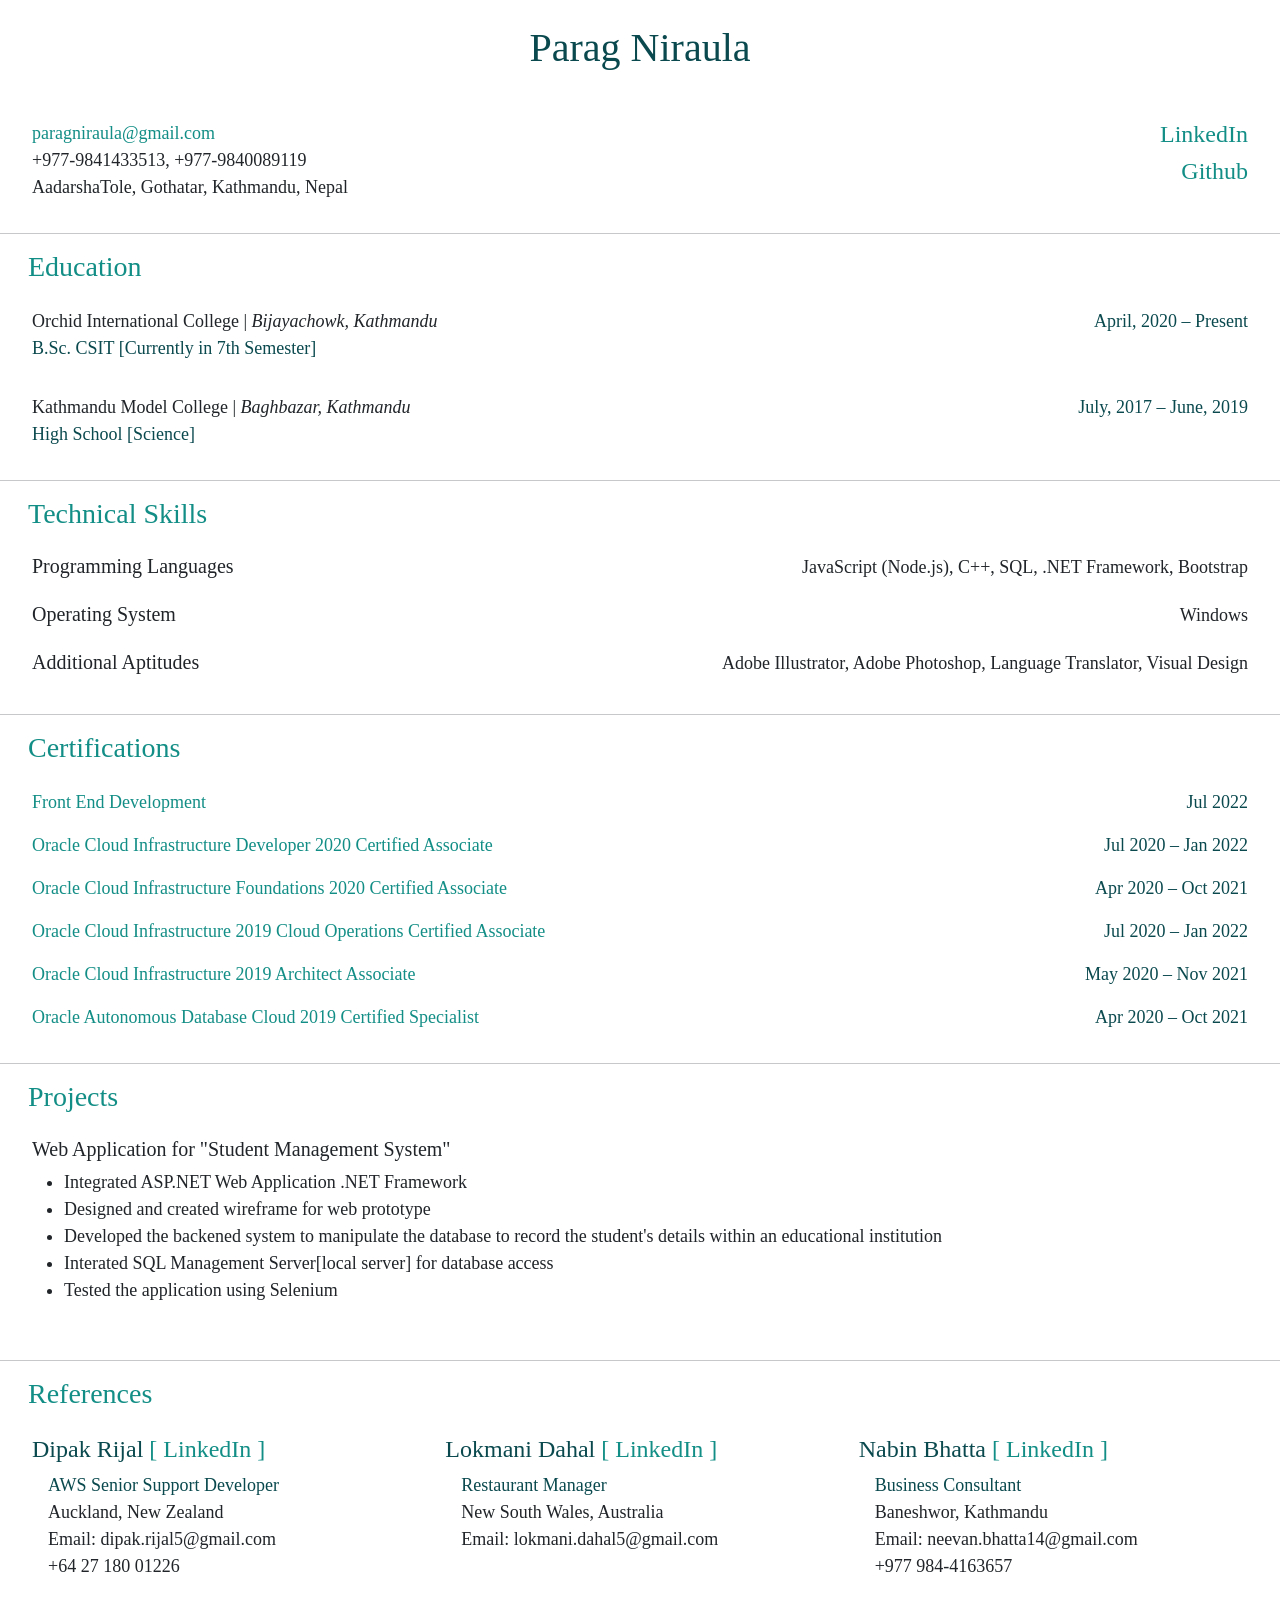
==== about_me.html @ 109a31ce "Add files via upload" ====
<!doctype html>
<html lang="en">
    <head>
        <meta charset="utf-8">
        <meta name="viewport" content="width=device-width, initial-scale=1">
        <title>Parag Niraula</title>
        <link
            href="https://cdn.jsdelivr.net/npm/bootstrap@5.3.3/dist/css/bootstrap.min.css"
            rel="stylesheet"
            integrity="sha384-QWTKZyjpPEjISv5WaRU9OFeRpok6YctnYmDr5pNlyT2bRjXh0JMhjY6hW+ALEwIH"
            crossorigin="anonymous"
        >
        <link rel="stylesheet" href="main_.css">
        <link rel="stylesheet" href="icon/bootstrap-icons.css">
    </head>
    <body>
        <!-- Page wrapper start -->
        <div class="page-wrapper ">
            <div class=" p-2 m-3">
                <div class="name text-center">
                    <h1>
                        Parag Niraula
                    </h1>
                </div>
            </div>
            <!-- Information starts-->
            <div id="info" class="row m-3">
                <div class="col-lg-9 col-sm-9 p-3">
                    <p>
                        <a href="mailto: paragniraula@gmail.com">paragniraula@gmail.com</a>
                    </p>
                    <!-- <p> DOB: 20/07/2002</p> -->
                    <p>+977-9841433513, +977-9840089119</p>
                    <p>
                        <!-- Kageshwari Manohara Municipality, Ward No. 8,  -->
                        AadarshaTole, Gothatar, Kathmandu, Nepal
                    </p>
                </div>
                <div class="col-lg-3 col-sm p-3 text-end">
                    <div class="linkedin_link">
                        <h4>
                            <a href="https://www.linkedin.com/in/parag-niraula-5002991a3/" target="_blank">
                                <i class="bi bi-linkedin "></i>
                                LinkedIn
                            </a>
                        </h4>
                    </div>
                    <div class="github_link">
                        <h4>
                            <a href="https://github.com/Niterg" target="_blank">
                                <i class="bi bi-github "></i>
                                <span>Github</span>
                            </a>
                        </h4>
                    </div>
                </div>
            </div>
            <!-- Information ends -->
            <hr>
            <!-- Education Info starts -->
            <div id="Education" class="row m-3">
                <h3>
                    <a href="#Education">
                        <i class="bi bi-mortarboard "></i>
                        Education
                    </a>
                </h3>
                <div class="col p-3">
                    <div class="row g-3">
                        <div class="col-lg-6 col-md edu_name">
                            Orchid International College |
                            <i>    Bijayachowk, Kathmandu</i>
                        </div>
                        <div class="col-lg-6 col-md duration text-end">
                            April, 2020 – Present
                        </div>
                    </div>
                    <div class="location"></div>
                    <div class="level">
                        <p>B.Sc. CSIT [Currently in 7th Semester]</p>
                    </div>
                    <div class="row mt-3 g-3">
                        <div class="col-lg-6 col-md edu_name">
                            Kathmandu Model College |
                            <i>Baghbazar, Kathmandu</i>
                        </div>
                        <div class="col-lg-6 col-md duration text-end">
                            July, 2017 – June, 2019
                        </div>
                    </div>
                    <div class="level">
                        <p>High School [Science]</p>
                    </div>
                </div>
            </div>
            <!-- Education Info Ends -->
            <hr>
            <!-- Technical Skill Info Starts -->
            <div id="Technical_Skills" class="row m-3">
                <h3>
                    <a href="#Technical_Skills">
                        <i class="bi bi-gear-wide-connected "></i>
                        Technical Skills
                    </a>
                </h3>
                <div class="col p-3">
                    <!--  -->
                    <div class="row mb-3 g-3">
                        <div class="col-lg-6 col-md edu_name">
                            <h5>Programming Languages</h5>
                        </div>
                        <div class="col-lg-6 col-md text-end">
                            JavaScript (Node.js), C++, SQL, .NET Framework, Bootstrap
                        </div>
                    </div>
                    <!--  -->
                    <div class="row mb-3 g-3">
                        <div class="col-lg-6 col-md edu_name">
                            <h5>Operating System</h5>
                        </div>
                        <div class="col-lg-6 col-md text-end">
                            Windows
                        </div>
                    </div>
                    <!--  -->
                    <div class="row g-3">
                        <div class="col-lg-6 col-md edu_name">
                            <h5>Additional Aptitudes</h5>
                        </div>
                        <div class="col-lg-6 col-md text-end">
                            Adobe Illustrator, Adobe Photoshop, Language Translator, Visual Design
                        </div>
                    </div>
                </div>
            </div>
            <!-- Technical Skill Info Ends -->
            <hr>
            <!-- Certification Info starts -->
            <div id="Certification" class="row m-3">
                <h3>
                    <a href="#Certification">
                        <i class="bi bi-award "></i>
                        Certifications
                    </a>
                </h3>
                <div class="col p-3">
                    <div class="row ">
                        <!--  -->
                        <div class="col-lg-6 col-lg edu_name">
                            <a href="#Certification"> Front End Development</a>
                        </div>
                        <div class="col-lg-6 col-lg mb-3 duration text-end">
                            Jul 2022
                        </div>
                        <!--  -->
                        <div class="col-lg-6 col-lg edu_name">
                            <a target="_blank" href="https://www.credly.com/badges/b659d139-4f84-4749-af73-40a2f4944da5?source=linked_in_profile">
                                Oracle Cloud Infrastructure Developer 2020 Certified Associate
                                <i class="bi bi-box-arrow-up-right small"></i>
                            </a>
                        </div>
                        <div class="col-lg-6 col-lg mb-3 duration text-end">
                            Jul 2020 – Jan 2022
                        </div>
                        <!--  -->
                        <div class="col-lg-6 col-lg edu_name">
                            <a target="_blank" href="https://www.credly.com/badges/c61e33af-16c9-4296-9e28-af529da8b921/linked_in_profile">
                                Oracle Cloud Infrastructure Foundations 2020 Certified Associate
                                <i class="bi bi-box-arrow-up-right small"></i>
                            </a>
                        </div>
                        <div class="col-lg-6 col-lg mb-3 duration text-end">
                            Apr 2020 – Oct 2021
                        </div>
                        <!--  -->
                        <div class="col-lg-6 col-lg edu_name">
                            <a target="_blank" href="https://www.credly.com/badges/37399184-bab6-46e3-8484-ecd3fe003592?source=linked_in_profile">
                                Oracle Cloud Infrastructure 2019 Cloud Operations Certified Associate
                                <i class="bi bi-box-arrow-up-right small"></i>
                            </a>
                        </div>
                        <div class="col-lg-6 col-lg mb-3 duration text-end">
                            Jul 2020 – Jan 2022
                        </div>
                        <!--  -->
                        <div class="col-lg-6 col-lg edu_name">
                            <a target="_blank" href="https://www.credly.com/badges/5ce6dc6a-d1e7-41ea-a587-ee7241718959/linked_in_profile">
                                Oracle Cloud Infrastructure 2019 Architect Associate
                                <i class="bi bi-box-arrow-up-right small"></i>
                            </a>
                        </div>
                        <div class="col-lg-6 col-lg mb-3 duration text-end">
                            May 2020 – Nov 2021
                        </div>
                        <!--  -->
                        <div class="col-lg-6 col-lg edu_name">
                            <a target="_blank" href="https://www.credly.com/badges/3b739afc-76a6-4630-847c-450f99d1202f/linked_in_profile">
                                Oracle Autonomous Database Cloud 2019 Certified Specialist
                                <i class="bi bi-box-arrow-up-right small"></i>
                            </a>
                        </div>
                        <div class="col-lg-6 col-lg duration text-end">
                            Apr 2020 – Oct 2021
                        </div>
                    </div>
                </div>
            </div>
            <!-- Certification Info Ends -->
            <hr>
            <!-- Project Info Starts -->
            <div id="Projects" class="row m-3">
                <h3>
                    <a href="#Projects">
                        <i class="bi bi-files "></i>
                        Projects
                    </a>
                </h3>
                <div class="col p-3">
                    <div class="row ">
                        <!--  -->
                        <div class="col-lg mb-2 col-sm ">
                            <h5> Web Application for "Student Management System"</h5>
                            <ul>
                                <li>Integrated ASP.NET Web Application .NET Framework</li>
                                <li>Designed and created wireframe for web prototype</li>
                                <li>Developed the backened system to manipulate the database to record the student's details within an educational institution</li>
                                <li>Interated SQL Management Server[local server] for database access</li>
                                <li>Tested the application using Selenium</li>
                            </ul>
                        </div>
                    </div>
                </div>
            </div>
            <!-- Project Info Ends -->
            <hr>
            <!-- References Info Starts -->
            <div id="References" class="row m-3">
                <h3>
                    <a href="#References">
                        <i class="bi bi-link-45deg "></i>
                        References
                    </a>
                </h3>
                <div class="col p-3">
                    <div class="row ">
                        <!--  -->
                        <div class="col-lg-4 mb-4 col-sm ref_name">
                            <div class="linkedin_link">
                                <h4>
                                    Dipak Rijal
                                    <a href="https://www.linkedin.com/in/dipak-rijal/" target="_blank">
                                        [
                                        <i class="bi bi-linkedin "></i>
                                        LinkedIn ]
                                    </a>
                                </h4>
                            </div>
                            <div class="px-3">
                                <div class="ref_info">
                                    AWS Senior Support Developer
                                </div>
                                <div class="details">
                                    <p>Auckland, New Zealand</p>
                                    <p>Email: dipak.rijal5@gmail.com</p>
                                    <p>+64 27 180 01226</p>
                                </div>
                            </div>
                        </div>
                        <!--  -->
                        <div class="col-lg-4 col-sm mb-4 ref_name">
                            <div class="linkedin_link">
                                <h4>
                                    Lokmani Dahal
                                    <a href="https://www.linkedin.com/in/lokmani-dahal-10023bb2/" target="_blank">
                                        [
                                        <i class="bi bi-linkedin "></i>
                                        LinkedIn ]
                                    </a>
                                </h4>
                            </div>
                            <div class="px-3">
                                <div class="ref_info">
                                    Restaurant Manager
                                </div>
                                <div class="details">
                                    <p>New South Wales, Australia</p>
                                    <p>Email: lokmani.dahal5@gmail.com</p>
                                </div>
                            </div>
                        </div>
                        <!--  -->
                        <div class="col-lg-4 col-sm mb-4 ref_name">
                            <div class="linkedin_link">
                                <h4>
                                    Nabin Bhatta
                                    <a href="https://www.linkedin.com/in/nabin-bhatta-693b701ab/" target="_blank">
                                        [
                                        <i class="bi bi-linkedin "></i>
                                        LinkedIn ]
                                    </a>
                                </h4>
                            </div>
                            <div class="px-3">
                                <div class="ref_info">
                                    Business Consultant
                                </div>
                                <div class="details">
                                    <p>Baneshwor, Kathmandu</p>
                                    <p>Email: neevan.bhatta14@gmail.com</p>
                                    <p>+977 984-4163657</p>
                                </div>
                            </div>
                        </div>
                    </div>
                </div>
            </div>
            <!-- References Info Starts -->
            <hr>
        </div>
        <!-- Page Wrapper Ends -->
    </body>
</html>
---- main_.css ----
body {
    font-family: Poppins;
    font-size: 18px;
}

a {
    color: #138e86;
    text-decoration: none;
}

a:visited {
    color: #0a494e;
}

p {
    margin: 0px;
}

.duration, .level, .ref_info {
    font-family: Poppins Medium;
    color: #0a494e;
}

h1, h2, h3, h4 {
    font-family: Poppins Medium;
    color: #0a494e;

}

.justify-content-start {
    justify-content: flex-start !important;
}

.justify-content-end {
    justify-content: flex-end !important;
}

.justify-content-center {
    justify-content: center !important;
}

.justify-content-between {
    justify-content: space-between !important;
}

.justify-content-around {
    justify-content: space-around !important;
}
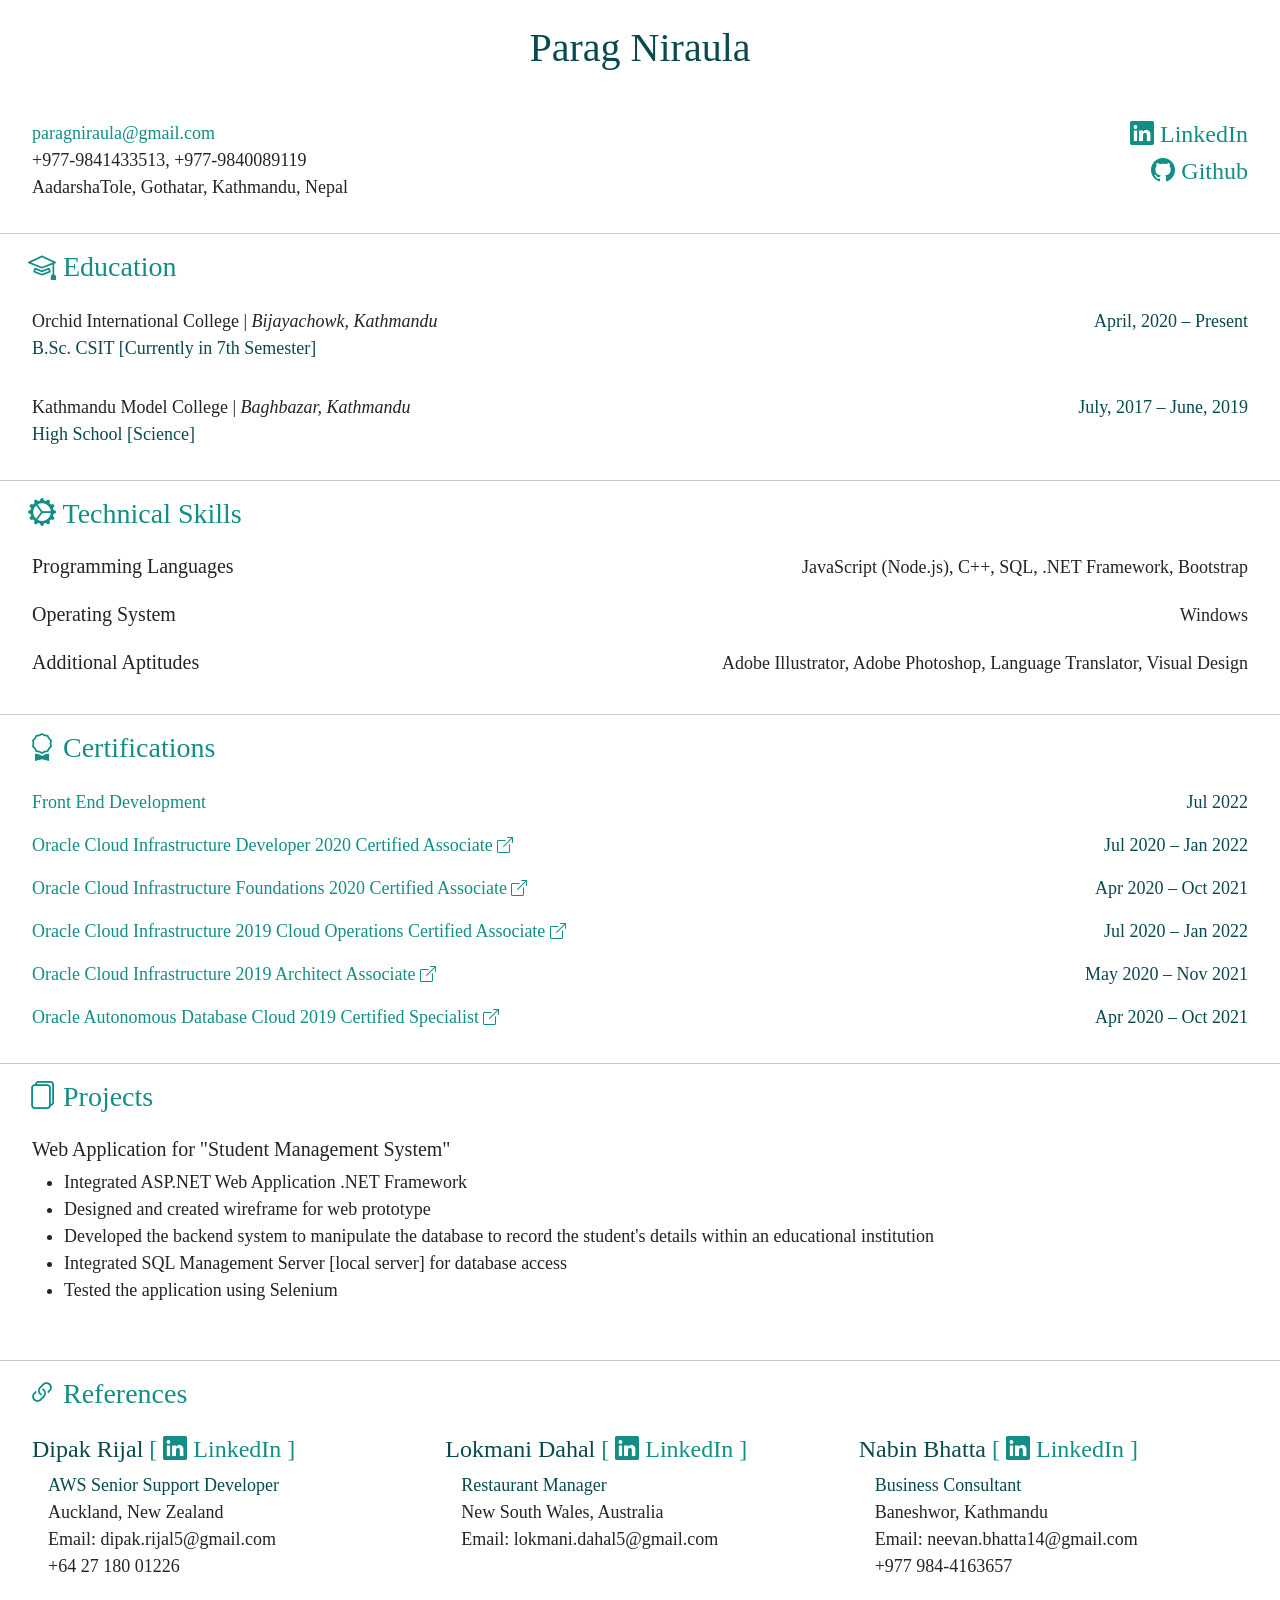
==== commit b0c7fbf7: "Update about_me.html" ====
--- a/about_me.html
+++ b/about_me.html
@@ -223,8 +223,8 @@
                             <ul>
                                 <li>Integrated ASP.NET Web Application .NET Framework</li>
                                 <li>Designed and created wireframe for web prototype</li>
-                                <li>Developed the backened system to manipulate the database to record the student's details within an educational institution</li>
-                                <li>Interated SQL Management Server[local server] for database access</li>
+                                <li>Developed the backend system to manipulate the database to record the student's details within an educational institution</li>
+                                <li>Integrated SQL Management Server [local server] for database access</li>
                                 <li>Tested the application using Selenium</li>
                             </ul>
                         </div>
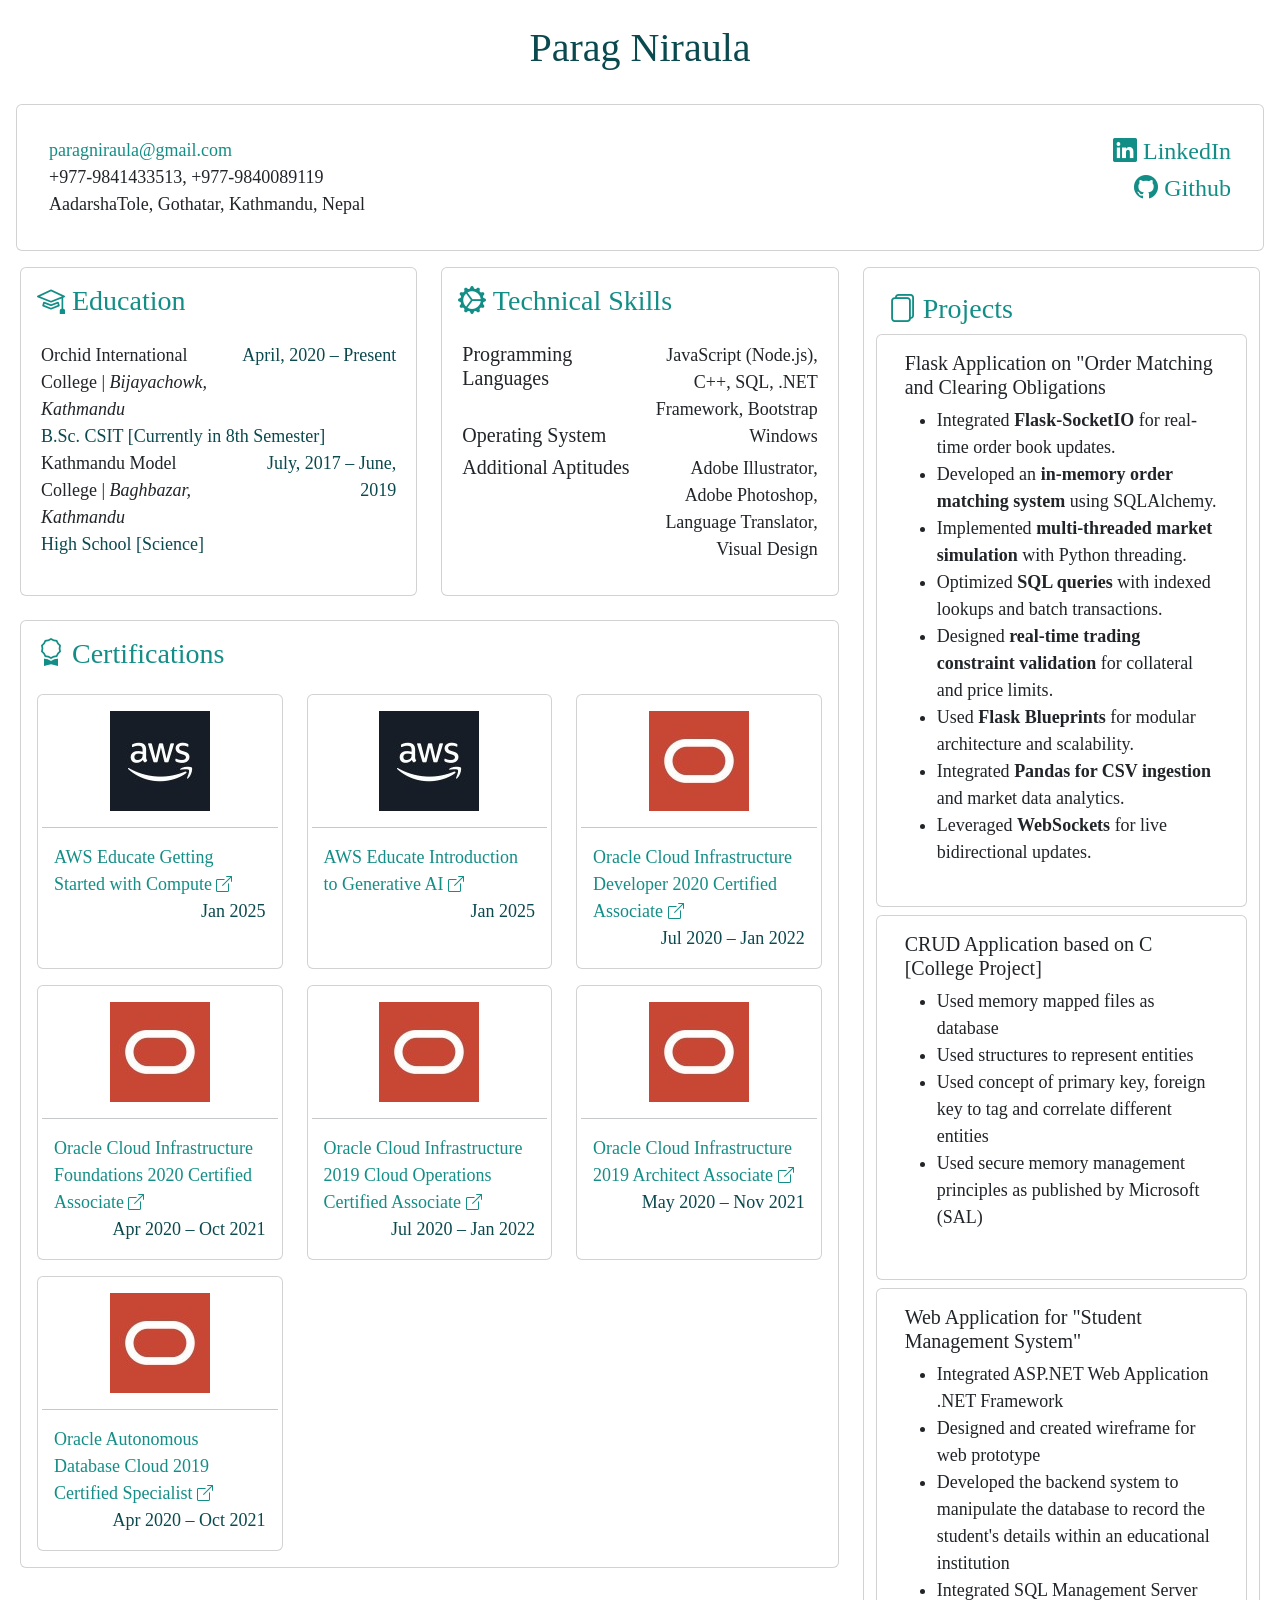
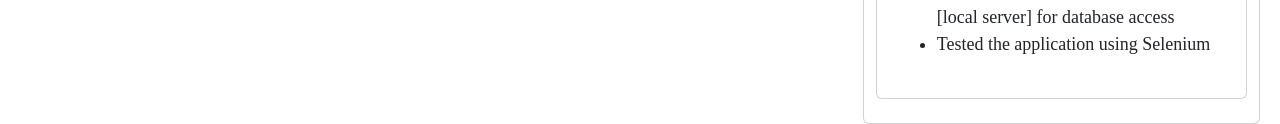
==== commit 4773fba8: "UI changes" ====
--- a/about_me.html
+++ b/about_me.html
@@ -24,298 +24,461 @@
                 </div>
             </div>
             <!-- Information starts-->
-            <div id="info" class="row m-3">
-                <div class="col-lg-9 col-sm-9 p-3">
-                    <p>
-                        <a href="mailto: paragniraula@gmail.com">paragniraula@gmail.com</a>
-                    </p>
-                    <!-- <p> DOB: 20/07/2002</p> -->
-                    <p>+977-9841433513, +977-9840089119</p>
-                    <p>
-                        <!-- Kageshwari Manohara Municipality, Ward No. 8,  -->
-                        AadarshaTole, Gothatar, Kathmandu, Nepal
-                    </p>
-                </div>
-                <div class="col-lg-3 col-sm p-3 text-end">
-                    <div class="linkedin_link">
-                        <h4>
-                            <a href="https://www.linkedin.com/in/parag-niraula-5002991a3/" target="_blank">
-                                <i class="bi bi-linkedin "></i>
-                                LinkedIn
-                            </a>
-                        </h4>
+            <div class="card m-3">
+                <div id="info" class="row m-3">
+                    <div class="col-lg-9 col-sm-9 p-3">
+                        <p>
+                            <a href="mailto: paragniraula@gmail.com">paragniraula@gmail.com</a>
+                        </p>
+                        <!-- <p> DOB: 20/07/2002</p> -->
+                        <p>+977-9841433513, +977-9840089119</p>
+                        <p>
+                            <!-- Kageshwari Manohara Municipality, Ward No. 8,  -->
+                            AadarshaTole, Gothatar, Kathmandu, Nepal
+                        </p>
                     </div>
-                    <div class="github_link">
-                        <h4>
-                            <a href="https://github.com/Niterg" target="_blank">
-                                <i class="bi bi-github "></i>
-                                <span>Github</span>
-                            </a>
-                        </h4>
+                    <div class="col-lg-3 col-sm p-3 text-end">
+                        <div class="linkedin_link">
+                            <h4>
+                                <a href="https://www.linkedin.com/in/parag-niraula-5002991a3/" target="_blank">
+                                    <i class="bi bi-linkedin "></i>
+                                    LinkedIn
+                                </a>
+                            </h4>
+                        </div>
+                        <div class="github_link">
+                            <h4>
+                                <a href="https://github.com/Niterg" target="_blank">
+                                    <i class="bi bi-github "></i>
+                                    <span>Github</span>
+                                </a>
+                            </h4>
+                        </div>
                     </div>
                 </div>
             </div>
             <!-- Information ends -->
-            <hr>
-            <!-- Education Info starts -->
-            <div id="Education" class="row m-3">
-                <h3>
-                    <a href="#Education">
-                        <i class="bi bi-mortarboard "></i>
-                        Education
-                    </a>
-                </h3>
-                <div class="col p-3">
-                    <div class="row g-3">
-                        <div class="col-lg-6 col-md edu_name">
-                            Orchid International College |
-                            <i>    Bijayachowk, Kathmandu</i>
-                        </div>
-                        <div class="col-lg-6 col-md duration text-end">
-                            April, 2020 – Present
+            <div class="row gap mx-2">
+                <div class="col-lg-8 ">
+                    <div class="row">
+                        <!-- Education Info starts -->
+                        <div class="col-lg-6 col-md-12 col-sm-12 mb-2">
+                            <div class="card h-100">
+                                <div class="card-body">
+                                    <div id="Education" class="row">
+                                        <h3>
+                                            <a href="#Education">
+                                                <i class="bi bi-mortarboard "></i>
+                                                Education
+                                            </a>
+                                        </h3>
+                                        <div class="col p-3">
+                                            <div class="row g-3">
+                                                <div class="col-lg-6 col-md edu_name">
+                                                    Orchid International College |
+                                                    <i>    Bijayachowk, Kathmandu</i>
+                                                </div>
+                                                <div class="col-lg-6 col-md duration text-end">
+                                                    April, 2020 – Present
+                                                </div>
+                                            </div>
+                                            <div class="location"></div>
+                                            <div class="level">
+                                                <p>B.Sc. CSIT [Currently in 8th Semester]</p>
+                                            </div>
+                                            <div class="row b g-3">
+                                                <div class="col-lg-6 col-md edu_name">
+                                                    Kathmandu Model College |
+                                                    <i>Baghbazar, Kathmandu</i>
+                                                </div>
+                                                <div class="col-lg-6 col-md duration text-end">
+                                                    July, 2017 – June, 2019
+                                                </div>
+                                            </div>
+                                            <div class="level">
+                                                <p>High School [Science]</p>
+                                            </div>
+                                        </div>
+                                    </div>
+                                </div>
+                            </div>
+                        </div>
+                        <!-- Technical Skill Info Starts -->
+                        <div class="col-lg-6 col-md-6 mb-2 ">
+                            <div class="card h-100">
+                                <div class="card-body">
+                                    <div id="Technical_Skills" class="row">
+                                        <h3>
+                                            <a href="#Technical_Skills">
+                                                <i class="bi bi-gear-wide-connected "></i>
+                                                Technical Skills
+                                            </a>
+                                        </h3>
+                                        <div class="col p-3">
+                                            <!--  -->
+                                            <div class="row  g-3">
+                                                <div class="col-lg-6 col-md edu_name">
+                                                    <h5>Programming Languages</h5>
+                                                </div>
+                                                <div class="col-lg-6 col-md text-end">
+                                                    JavaScript (Node.js), C++, SQL, .NET Framework, Bootstrap
+                                                </div>
+                                            </div>
+                                            <!--  -->
+                                            <div class="row  g-3">
+                                                <div class="col-lg-6 col-md edu_name">
+                                                    <h5>Operating System</h5>
+                                                </div>
+                                                <div class="col-lg-6 col-md text-end">
+                                                    Windows
+                                                </div>
+                                            </div>
+                                            <!--  -->
+                                            <div class="row g-3">
+                                                <div class="col-lg-6 col-md edu_name">
+                                                    <h5>Additional Aptitudes</h5>
+                                                </div>
+                                                <div class="col-lg-6 col-md text-end">
+                                                    Adobe Illustrator, Adobe Photoshop, Language Translator, Visual Design
+                                                </div>
+                                            </div>
+                                        </div>
+                                    </div>
+                                </div>
+                            </div>
                         </div>
                     </div>
-                    <div class="location"></div>
-                    <div class="level">
-                        <p>B.Sc. CSIT [Currently in 7th Semester]</p>
-                    </div>
-                    <div class="row mt-3 g-3">
-                        <div class="col-lg-6 col-md edu_name">
-                            Kathmandu Model College |
-                            <i>Baghbazar, Kathmandu</i>
-                        </div>
-                        <div class="col-lg-6 col-md duration text-end">
-                            July, 2017 – June, 2019
-                        </div>
-                    </div>
-                    <div class="level">
-                        <p>High School [Science]</p>
+                    <!-- Technical Skill Info Ends -->
+                    <!-- Certificates -->
+                    <div class="col-lg-12 col-md-12 col-sm-12 mt-3 ">
+                        <div class="card mb-3">
+                            <div class="card-body">
+                                <div id="Certification" class="row">
+                                    <h3>
+                                        <a href="#Certification">
+                                            <i class="bi bi-award "></i>
+                                            Certifications
+                                        </a>
+                                    </h3>
+                                    <div class="col">
+                                        <div class="row ">
+                                            <!--  -->
+                                            <!-- AWS -->
+                                            <div class="col-lg-4 col-md-6 mt-3 ">
+                                                <div class="card h-100 ">
+                                                    <div class="card-body">
+                                                        <div class=" edu_name">
+                                                            <div class="row">
+                                                                <div class="col-lg-12 col-md-4 mb-3 text-center">
+                                                                    <img src="./images/amazon_web_services_logo.jfif" alt="" class="img-fluid d-md-hide">
+                                                                </div>
+                                                                <hr>
+                                                                <div class="col-lg-12 col-md-8 duration ">
+                                                                    <div class="row">
+                                                                        <div class="col-12">
+                                                                            <a target="_blank" href="https://www.credly.com/badges/3b9c1ba4-4137-4eb6-8321-9eb6d1be6336/">
+                                                                                AWS Educate Getting Started with Compute
+                                                                                <i class="bi bi-box-arrow-up-right small"></i>
+                                                                            </a>
+                                                                        </div>
+                                                                        <div class="col-12">
+                                                                            <div class="duration text-end">
+                                                                                Jan 2025
+                                                                            </div>
+                                                                        </div>
+                                                                    </div>
+                                                                </div>
+                                                            </div>
+                                                        </div>
+                                                    </div>
+                                                </div>
+                                            </div>
+                                            <div class="col-lg-4 col-md-6 mt-3 ">
+                                                <div class="card h-100 ">
+                                                    <div class="card-body">
+                                                        <div class=" edu_name">
+                                                            <div class="row">
+                                                                <div class="col-lg-12 col-md-4 mb-3 text-center">
+                                                                    <img src="./images/amazon_web_services_logo.jfif" alt="" class="img-fluid d-md-hide">
+                                                                </div>
+                                                                <hr>
+                                                                <div class="col-lg-12 col-md-8 duration ">
+                                                                    <div class="row">
+                                                                        <div class="col-12">
+                                                                            <a target="_blank" href="https://www.credly.com/badges/17b24eec-12da-4710-a61e-bf89a3b59aac/">
+                                                                                AWS Educate Introduction to Generative AI
+                                                                                <i class="bi bi-box-arrow-up-right small"></i>
+                                                                            </a>
+                                                                        </div>
+                                                                        <div class="">
+                                                                            <div class="duration text-end">
+                                                                                Jan 2025
+                                                                            </div>
+                                                                        </div>
+                                                                    </div>
+                                                                </div>
+                                                            </div>
+                                                        </div>
+                                                    </div>
+                                                </div>
+                                            </div>
+                                            <!-- Oracle -->
+                                            <div class="col-lg-4 col-md-6 mt-3 ">
+                                                <div class="card h-100 ">
+                                                    <div class="card-body">
+                                                        <div class=" edu_name">
+                                                            <div class="row">
+                                                                <div class="col-lg-12 col-md-4 mb-3 text-center">
+                                                                    <img src="./images/oracle_logo.jfif" alt="" class="img-fluid d-md-hide">
+                                                                </div>
+                                                                <hr>
+                                                                <div class="col-lg-12 col-md-8 duration ">
+                                                                    <div class="row">
+                                                                        <div class="col-12">
+                                                                            <a target="_blank" href="https://www.credly.com/badges/b659d139-4f84-4749-af73-40a2f4944da5">
+                                                                                Oracle Cloud Infrastructure Developer 2020 Certified Associate
+                                                                                <i class="bi bi-box-arrow-up-right small"></i>
+                                                                            </a>
+                                                                        </div>
+                                                                        <div class=" duration text-end">
+                                                                            Jul 2020 – Jan 2022
+                                                                        </div>
+                                                                    </div>
+                                                                </div>
+                                                            </div>
+                                                        </div>
+                                                    </div>
+                                                </div>
+                                            </div>
+                                            <div class="col-lg-4 col-md-6 mt-3 ">
+                                                <div class="card h-100 ">
+                                                    <div class="card-body">
+                                                        <!--  -->
+                                                        <div class=" edu_name">
+                                                            <div class="row">
+                                                                <div class="col-lg-12 col-md-4 mb-3 text-center">
+                                                                    <img src="./images/oracle_logo.jfif" alt="" class="img-fluid d-md-hide">
+                                                                </div>
+                                                                <hr>
+                                                                <div class="col-lg-12 col-md-8 duration ">
+                                                                    <div class="row">
+                                                                        <div class="col-12">
+                                                                            <a target="_blank" href="https://www.credly.com/badges/c61e33af-16c9-4296-9e28-af529da8b921/">
+                                                                                Oracle Cloud Infrastructure Foundations 2020 Certified Associate
+                                                                                <i class="bi bi-box-arrow-up-right small"></i>
+                                                                            </a>
+                                                                        </div>
+                                                                        <div class=" duration text-end">
+                                                                            Apr 2020 – Oct 2021
+                                                                        </div>
+                                                                    </div>
+                                                                </div>
+                                                            </div>
+                                                        </div>
+                                                    </div>
+                                                </div>
+                                            </div>
+                                            <!--  -->
+                                            <div class="col-lg-4 col-md-6 mt-3 ">
+                                                <div class="card h-100 ">
+                                                    <div class="card-body">
+                                                        <div class=" edu_name">
+                                                            <div class="row">
+                                                                <div class="col-lg-12 col-md-4 mb-3 text-center">
+                                                                    <img src="./images/oracle_logo.jfif" alt="" class="img-fluid d-md-hide">
+                                                                </div>
+                                                                <hr>
+                                                                <div class="col-lg-12 col-md-8 duration ">
+                                                                    <div class="row">
+                                                                        <div class="col-12">
+                                                                            <a target="_blank" href="https://www.credly.com/badges/37399184-bab6-46e3-8484-ecd3fe003592">
+                                                                                Oracle Cloud Infrastructure 2019 Cloud Operations Certified Associate
+                                                                                <i class="bi bi-box-arrow-up-right small"></i>
+                                                                            </a>
+                                                                        </div>
+                                                                        <div class=" duration text-end">
+                                                                            Jul 2020 – Jan 2022
+                                                                        </div>
+                                                                    </div>
+                                                                </div>
+                                                            </div>
+                                                        </div>
+                                                    </div>
+                                                </div>
+                                            </div>
+                                            <!--  -->
+                                            <div class="col-lg-4 col-md-6 mt-3 ">
+                                                <div class="card h-100 ">
+                                                    <div class="card-body">
+                                                        <div class=" edu_name">
+                                                            <div class="row">
+                                                                <div class="col-lg-12 col-md-4 mb-3 text-center">
+                                                                    <img src="./images/oracle_logo.jfif" alt="" class="img-fluid d-md-hide">
+                                                                </div>
+                                                                <hr>
+                                                                <div class="col-lg-12 col-md-8 duration ">
+                                                                    <div class="row">
+                                                                        <div class="col-12">
+                                                                            <a target="_blank" href="https://www.credly.com/badges/5ce6dc6a-d1e7-41ea-a587-ee7241718959/">
+                                                                                Oracle Cloud Infrastructure 2019 Architect Associate
+                                                                                <i class="bi bi-box-arrow-up-right small"></i>
+                                                                            </a>
+                                                                        </div>
+                                                                        <div class=" duration text-end">
+                                                                            May 2020 – Nov 2021
+                                                                        </div>
+                                                                    </div>
+                                                                </div>
+                                                            </div>
+                                                        </div>
+                                                    </div>
+                                                </div>
+                                            </div>
+                                            <!--  -->
+                                            <div class="col-lg-4 col-md-6 mt-3 ">
+                                                <div class="card h-100 ">
+                                                    <div class="card-body">
+                                                        <div class=" edu_name">
+                                                            <div class="row">
+                                                                <div class="col-lg-12 col-md-4 mb-3 text-center">
+                                                                    <img src="./images/oracle_logo.jfif" alt="" class="img-fluid d-md-hide">
+                                                                </div>
+                                                                <hr>
+                                                                <div class="col-lg-12 col-md-8 duration ">
+                                                                    <div class="row">
+                                                                        <div class="col-12">
+                                                                            <a target="_blank" href="https://www.credly.com/badges/3b739afc-76a6-4630-847c-450f99d1202f/">
+                                                                                Oracle Autonomous Database Cloud 2019 Certified Specialist
+                                                                                <i class="bi bi-box-arrow-up-right small"></i>
+                                                                            </a>
+                                                                        </div>
+                                                                        <div class=" duration text-end">
+                                                                            Apr 2020 – Oct 2021
+                                                                        </div>
+                                                                    </div>
+                                                                </div>
+                                                            </div>
+                                                        </div>
+                                                    </div>
+                                                </div>
+                                            </div>
+                                        </div>
+                                    </div>
+                                </div>
+                            </div>
+                        </div>
                     </div>
                 </div>
-            </div>
-            <!-- Education Info Ends -->
-            <hr>
-            <!-- Technical Skill Info Starts -->
-            <div id="Technical_Skills" class="row m-3">
-                <h3>
-                    <a href="#Technical_Skills">
-                        <i class="bi bi-gear-wide-connected "></i>
-                        Technical Skills
-                    </a>
-                </h3>
-                <div class="col p-3">
-                    <!--  -->
-                    <div class="row mb-3 g-3">
-                        <div class="col-lg-6 col-md edu_name">
-                            <h5>Programming Languages</h5>
-                        </div>
-                        <div class="col-lg-6 col-md text-end">
-                            JavaScript (Node.js), C++, SQL, .NET Framework, Bootstrap
+                <div class="col-lg-4">
+                    <!-- Project Info Starts -->
+                    <div class="col-lg-12 col-md-6">
+                        <div class="card p-2">
+                            <div class="card-body">
+                                <div id="Projects" class="row">
+                                    <h3>
+                                        <a href="#Projects">
+                                            <i class="bi bi-files "></i>
+                                            Projects
+                                        </a>
+                                    </h3>
+                                    <div class="card mb-2">
+                                        <div class="card-body">
+                                            <div class="col">
+                                                <div class="row ">
+                                                    <!--  -->
+                                                    <div class="col-lg mb-2 col-sm ">
+                                                        <h5> Flask Application on "Order Matching and Clearing Obligations</h5>
+                                                        <ul>
+                                                            <li>
+                                                                Integrated
+                                                                <strong>Flask-SocketIO</strong>
+                                                                for real-time order book updates.
+                                                            </li>
+                                                            <li>
+                                                                Developed an
+                                                                <strong>in-memory order matching system</strong>
+                                                                using SQLAlchemy.
+                                                            </li>
+                                                            <li>
+                                                                Implemented
+                                                                <strong>multi-threaded market simulation</strong>
+                                                                with Python threading.
+                                                            </li>
+                                                            <li>
+                                                                Optimized
+                                                                <strong>SQL queries</strong>
+                                                                with indexed lookups and batch transactions.
+                                                            </li>
+                                                            <li>
+                                                                Designed
+                                                                <strong>real-time trading constraint validation</strong>
+                                                                for collateral and price limits.
+                                                            </li>
+                                                            <li>
+                                                                Used
+                                                                <strong>Flask Blueprints</strong>
+                                                                for modular architecture and scalability.
+                                                            </li>
+                                                            <li>
+                                                                Integrated
+                                                                <strong>Pandas for CSV ingestion</strong>
+                                                                and market data analytics.
+                                                            </li>
+                                                            <li>
+                                                                Leveraged
+                                                                <strong>WebSockets</strong>
+                                                                for live bidirectional updates.
+                                                            </li>
+                                                        </ul>
+                                                    </div>
+                                                </div>
+                                            </div>
+                                        </div>
+                                    </div>
+                                    <div class="card mb-2">
+                                        <div class="card-body">
+                                            <div class="col ">
+                                                <div class="row ">
+                                                    <!--  -->
+                                                    <div class="col-lg mb-3 col-sm ">
+                                                        <h5>CRUD Application based on C [College Project]</h5>
+                                                        <ul>
+                                                            <li>Used memory mapped files as database</li>
+                                                            <li>Used structures to represent entities</li>
+                                                            <li>Used concept of primary key, foreign key to tag and correlate different entities</li>
+                                                            <li>Used secure memory management principles as published by Microsoft (SAL)</li>
+                                                        </ul>
+                                                    </div>
+                                                </div>
+                                            </div>
+                                        </div>
+                                    </div>
+                                    <div class="card">
+                                        <div class="card-body">
+                                            <div class="col">
+                                                <div class="row ">
+                                                    <!--  -->
+                                                    <div class="col-lg mb-2 col-sm ">
+                                                        <h5> Web Application for "Student Management System"</h5>
+                                                        <ul>
+                                                            <li>Integrated ASP.NET Web Application .NET Framework</li>
+                                                            <li>Designed and created wireframe for web prototype</li>
+                                                            <li>Developed the backend system to manipulate the database to record the student's details within an educational institution</li>
+                                                            <li>Integrated SQL Management Server [local server] for database access</li>
+                                                            <li>Tested the application using Selenium</li>
+                                                        </ul>
+                                                    </div>
+                                                </div>
+                                            </div>
+                                        </div>
+                                    </div>
+                                </div>
+                            </div>
                         </div>
                     </div>
-                    <!--  -->
-                    <div class="row mb-3 g-3">
-                        <div class="col-lg-6 col-md edu_name">
-                            <h5>Operating System</h5>
-                        </div>
-                        <div class="col-lg-6 col-md text-end">
-                            Windows
-                        </div>
-                    </div>
-                    <!--  -->
-                    <div class="row g-3">
-                        <div class="col-lg-6 col-md edu_name">
-                            <h5>Additional Aptitudes</h5>
-                        </div>
-                        <div class="col-lg-6 col-md text-end">
-                            Adobe Illustrator, Adobe Photoshop, Language Translator, Visual Design
-                        </div>
-                    </div>
+                    <!-- Project Info Ends -->
                 </div>
             </div>
-            <!-- Technical Skill Info Ends -->
-            <hr>
-            <!-- Certification Info starts -->
-            <div id="Certification" class="row m-3">
-                <h3>
-                    <a href="#Certification">
-                        <i class="bi bi-award "></i>
-                        Certifications
-                    </a>
-                </h3>
-                <div class="col p-3">
-                    <div class="row ">
-                        <!--  -->
-                        <div class="col-lg-6 col-lg edu_name">
-                            <a href="#Certification"> Front End Development</a>
-                        </div>
-                        <div class="col-lg-6 col-lg mb-3 duration text-end">
-                            Jul 2022
-                        </div>
-                        <!--  -->
-                        <div class="col-lg-6 col-lg edu_name">
-                            <a target="_blank" href="https://www.credly.com/badges/b659d139-4f84-4749-af73-40a2f4944da5?source=linked_in_profile">
-                                Oracle Cloud Infrastructure Developer 2020 Certified Associate
-                                <i class="bi bi-box-arrow-up-right small"></i>
-                            </a>
-                        </div>
-                        <div class="col-lg-6 col-lg mb-3 duration text-end">
-                            Jul 2020 – Jan 2022
-                        </div>
-                        <!--  -->
-                        <div class="col-lg-6 col-lg edu_name">
-                            <a target="_blank" href="https://www.credly.com/badges/c61e33af-16c9-4296-9e28-af529da8b921/linked_in_profile">
-                                Oracle Cloud Infrastructure Foundations 2020 Certified Associate
-                                <i class="bi bi-box-arrow-up-right small"></i>
-                            </a>
-                        </div>
-                        <div class="col-lg-6 col-lg mb-3 duration text-end">
-                            Apr 2020 – Oct 2021
-                        </div>
-                        <!--  -->
-                        <div class="col-lg-6 col-lg edu_name">
-                            <a target="_blank" href="https://www.credly.com/badges/37399184-bab6-46e3-8484-ecd3fe003592?source=linked_in_profile">
-                                Oracle Cloud Infrastructure 2019 Cloud Operations Certified Associate
-                                <i class="bi bi-box-arrow-up-right small"></i>
-                            </a>
-                        </div>
-                        <div class="col-lg-6 col-lg mb-3 duration text-end">
-                            Jul 2020 – Jan 2022
-                        </div>
-                        <!--  -->
-                        <div class="col-lg-6 col-lg edu_name">
-                            <a target="_blank" href="https://www.credly.com/badges/5ce6dc6a-d1e7-41ea-a587-ee7241718959/linked_in_profile">
-                                Oracle Cloud Infrastructure 2019 Architect Associate
-                                <i class="bi bi-box-arrow-up-right small"></i>
-                            </a>
-                        </div>
-                        <div class="col-lg-6 col-lg mb-3 duration text-end">
-                            May 2020 – Nov 2021
-                        </div>
-                        <!--  -->
-                        <div class="col-lg-6 col-lg edu_name">
-                            <a target="_blank" href="https://www.credly.com/badges/3b739afc-76a6-4630-847c-450f99d1202f/linked_in_profile">
-                                Oracle Autonomous Database Cloud 2019 Certified Specialist
-                                <i class="bi bi-box-arrow-up-right small"></i>
-                            </a>
-                        </div>
-                        <div class="col-lg-6 col-lg duration text-end">
-                            Apr 2020 – Oct 2021
-                        </div>
-                    </div>
-                </div>
-            </div>
-            <!-- Certification Info Ends -->
-            <hr>
-            <!-- Project Info Starts -->
-            <div id="Projects" class="row m-3">
-                <h3>
-                    <a href="#Projects">
-                        <i class="bi bi-files "></i>
-                        Projects
-                    </a>
-                </h3>
-                <div class="col p-3">
-                    <div class="row ">
-                        <!--  -->
-                        <div class="col-lg mb-2 col-sm ">
-                            <h5> Web Application for "Student Management System"</h5>
-                            <ul>
-                                <li>Integrated ASP.NET Web Application .NET Framework</li>
-                                <li>Designed and created wireframe for web prototype</li>
-                                <li>Developed the backend system to manipulate the database to record the student's details within an educational institution</li>
-                                <li>Integrated SQL Management Server [local server] for database access</li>
-                                <li>Tested the application using Selenium</li>
-                            </ul>
-                        </div>
-                    </div>
-                </div>
-            </div>
-            <!-- Project Info Ends -->
-            <hr>
-            <!-- References Info Starts -->
-            <div id="References" class="row m-3">
-                <h3>
-                    <a href="#References">
-                        <i class="bi bi-link-45deg "></i>
-                        References
-                    </a>
-                </h3>
-                <div class="col p-3">
-                    <div class="row ">
-                        <!--  -->
-                        <div class="col-lg-4 mb-4 col-sm ref_name">
-                            <div class="linkedin_link">
-                                <h4>
-                                    Dipak Rijal
-                                    <a href="https://www.linkedin.com/in/dipak-rijal/" target="_blank">
-                                        [
-                                        <i class="bi bi-linkedin "></i>
-                                        LinkedIn ]
-                                    </a>
-                                </h4>
-                            </div>
-                            <div class="px-3">
-                                <div class="ref_info">
-                                    AWS Senior Support Developer
-                                </div>
-                                <div class="details">
-                                    <p>Auckland, New Zealand</p>
-                                    <p>Email: dipak.rijal5@gmail.com</p>
-                                    <p>+64 27 180 01226</p>
-                                </div>
-                            </div>
-                        </div>
-                        <!--  -->
-                        <div class="col-lg-4 col-sm mb-4 ref_name">
-                            <div class="linkedin_link">
-                                <h4>
-                                    Lokmani Dahal
-                                    <a href="https://www.linkedin.com/in/lokmani-dahal-10023bb2/" target="_blank">
-                                        [
-                                        <i class="bi bi-linkedin "></i>
-                                        LinkedIn ]
-                                    </a>
-                                </h4>
-                            </div>
-                            <div class="px-3">
-                                <div class="ref_info">
-                                    Restaurant Manager
-                                </div>
-                                <div class="details">
-                                    <p>New South Wales, Australia</p>
-                                    <p>Email: lokmani.dahal5@gmail.com</p>
-                                </div>
-                            </div>
-                        </div>
-                        <!--  -->
-                        <div class="col-lg-4 col-sm mb-4 ref_name">
-                            <div class="linkedin_link">
-                                <h4>
-                                    Nabin Bhatta
-                                    <a href="https://www.linkedin.com/in/nabin-bhatta-693b701ab/" target="_blank">
-                                        [
-                                        <i class="bi bi-linkedin "></i>
-                                        LinkedIn ]
-                                    </a>
-                                </h4>
-                            </div>
-                            <div class="px-3">
-                                <div class="ref_info">
-                                    Business Consultant
-                                </div>
-                                <div class="details">
-                                    <p>Baneshwor, Kathmandu</p>
-                                    <p>Email: neevan.bhatta14@gmail.com</p>
-                                    <p>+977 984-4163657</p>
-                                </div>
-                            </div>
-                        </div>
-                    </div>
-                </div>
-            </div>
-            <!-- References Info Starts -->
-            <hr>
         </div>
         <!-- Page Wrapper Ends -->
     </body>
--- a/main_.css
+++ b/main_.css
@@ -6,6 +6,12 @@
 a {
     color: #138e86;
     text-decoration: none;
+}
+
+strong {
+    font-family: 'Poppins medium';
+    font-weight: none;
+
 }
 
 a:visited {
@@ -25,24 +31,4 @@
     font-family: Poppins Medium;
     color: #0a494e;
 
-}
-
-.justify-content-start {
-    justify-content: flex-start !important;
-}
-
-.justify-content-end {
-    justify-content: flex-end !important;
-}
-
-.justify-content-center {
-    justify-content: center !important;
-}
-
-.justify-content-between {
-    justify-content: space-between !important;
-}
-
-.justify-content-around {
-    justify-content: space-around !important;
 }
